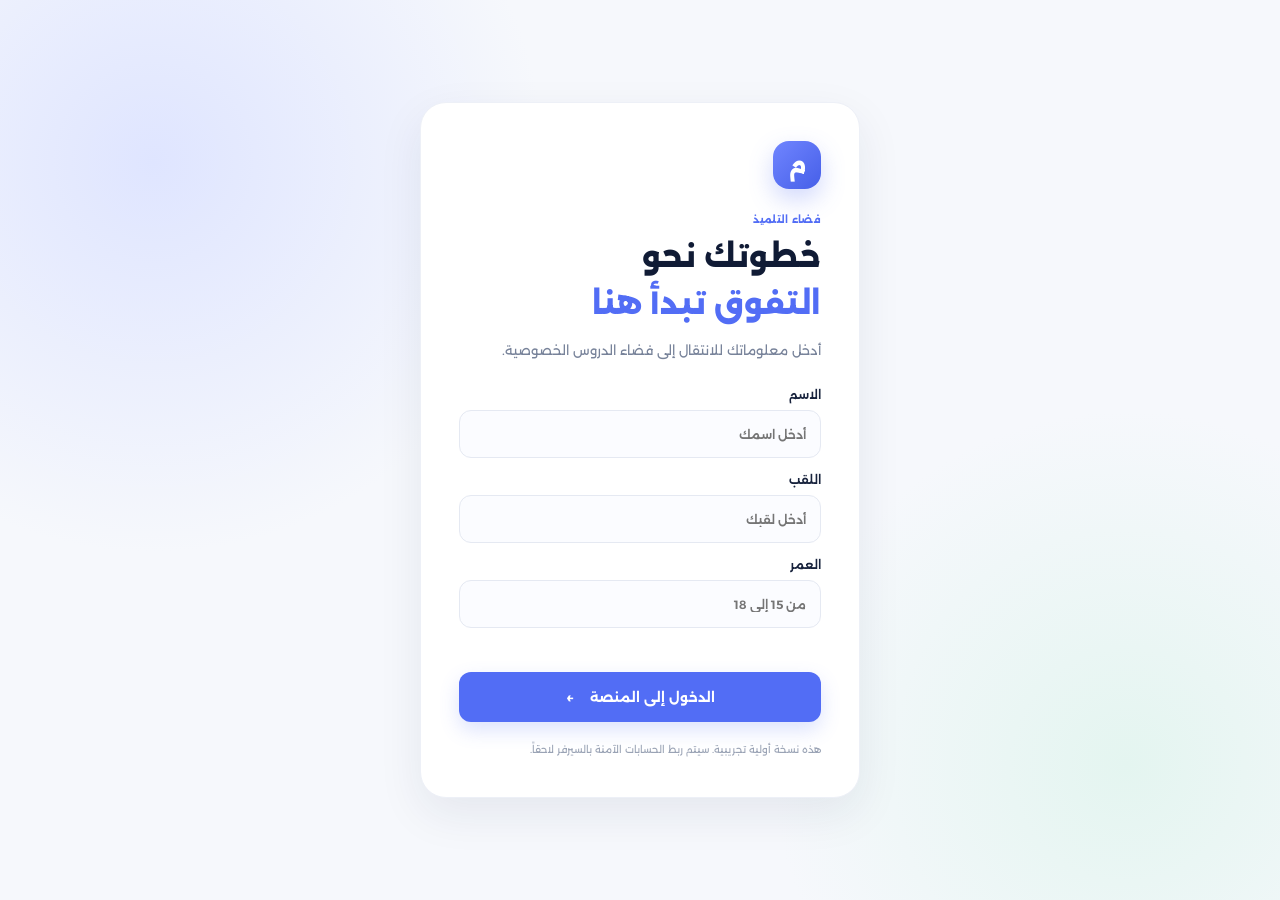
==== student-platform-starter/student-platform/index.html @ 0b137758 "Add files via upload" ====
<!doctype html>
<html lang="ar" dir="rtl">
<head>
  <meta charset="utf-8">
  <meta name="viewport" content="width=device-width, initial-scale=1">
  <meta name="theme-color" content="#101b35">
  <title>منصتي التعليمية | فضاء التلميذ</title>
  <link rel="preconnect" href="https://fonts.googleapis.com">
  <link rel="preconnect" href="https://fonts.gstatic.com" crossorigin>
  <link href="https://fonts.googleapis.com/css2?family=Alexandria:wght@400;500;600;700;800&display=swap" rel="stylesheet">
  <link rel="stylesheet" href="styles.css">
</head>
<body>
  <div id="welcomeScreen" class="welcome-screen">
    <div class="welcome-card">
      <div class="brand-mark">م</div>
      <p class="eyebrow">فضاء التلميذ</p>
      <h1>خطوتك نحو<br><span>التفوق تبدأ هنا</span></h1>
      <p class="muted intro">أدخل معلوماتك للانتقال إلى فضاء الدروس الخصوصية.</p>
      <form id="profileForm" class="profile-form">
        <label>الاسم
          <input id="firstName" type="text" autocomplete="given-name" placeholder="أدخل اسمك" required maxlength="40">
        </label>
        <label>اللقب
          <input id="lastName" type="text" autocomplete="family-name" placeholder="أدخل لقبك" required maxlength="40">
        </label>
        <label>العمر
          <input id="age" type="number" inputmode="numeric" min="15" max="18" placeholder="من 15 إلى 18" required>
        </label>
        <p id="profileError" class="form-error" role="alert"></p>
        <button class="button button-primary button-wide" type="submit">الدخول إلى المنصة <span>←</span></button>
      </form>
      <p class="tiny-note">هذه نسخة أولية تجريبية. سيتم ربط الحسابات الآمنة بالسيرفر لاحقاً.</p>
    </div>
  </div>

  <div id="app" class="app-shell hidden">
    <aside class="sidebar">
      <a class="brand" href="#" aria-label="الرئيسية"><span class="brand-mark small">م</span><span>مدرستي<span class="brand-dot">.</span></span></a>
      <div class="side-label">القائمة الرئيسية</div>
      <nav class="side-nav">
        <button class="nav-link active" data-target="home"><span class="nav-icon">⌂</span> الرئيسية</button>
        <button class="nav-link" data-target="my-bookings"><span class="nav-icon">▤</span> اشتراكاتي</button>
        <button class="nav-link" data-target="statistics"><span class="nav-icon">▥</span> إحصائياتي</button>
        <button class="nav-link" data-target="settings"><span class="nav-icon">⚙</span> الإعدادات</button>
      </nav>
      <div class="sidebar-bottom">
        <div class="help-card"><div class="help-icon">؟</div><strong>هل تحتاج إلى مساعدة؟</strong><p>ستتوفر المساعدة قريباً داخل المنصة.</p></div>
        <button id="logoutBtn" class="logout-button">↪ تسجيل الخروج</button>
      </div>
    </aside>

    <main class="main-content">
      <header class="topbar">
        <div><p class="eyebrow">فضاء التلميذ</p><h2 id="pageHeading">الرئيسية</h2></div>
        <div class="top-actions">
          <button class="icon-button" id="notificationButton" aria-label="الإشعارات">♧<i></i></button>
          <div class="user-chip"><div class="avatar" id="avatarInitials">ت</div><div><strong id="headerName">التلميذ</strong><small>تلميذ</small></div></div>
        </div>
      </header>

      <section id="home" class="page-section">
        <div class="hero">
          <div class="hero-copy"><span class="hero-tag">تعلم بذكاء · تقدم بثبات</span><h1>مرحباً، <span id="welcomeName">بك</span> 👋</h1><p>اختر فوجك وابدأ رحلتك نحو نتائج أفضل.</p><button class="button button-light" data-scroll="groups">اكتشف الأفواج <span>←</span></button></div>
          <div class="hero-art" aria-hidden="true"><div class="orbit orbit-one"></div><div class="orbit orbit-two"></div><div class="book">✦</div><div class="floating f1">A+</div><div class="floating f2">علوم</div><div class="floating f3">✓</div></div>
        </div>

        <div class="section-heading"><div><p class="eyebrow">ابدأ من هنا</p><h3>الأستاذ المتاح</h3></div><span class="live-label"><i></i> أستاذ واحد حالياً</span></div>
        <article class="teacher-card">
          <div class="teacher-avatar">ب</div><div class="teacher-info"><h3>الأستاذ بومدين</h3><p>أستاذ العلوم الطبيعية · الطور الثانوي</p><div class="teacher-tags"><span>بكالوريا</span><span>علوم طبيعية</span></div></div>
          <div class="teacher-side"><span class="availability">الأفواج متاحة للعرض</span><strong>05 <small>أفواج</small></strong></div>
        </article>

        <div id="groups" class="section-heading groups-heading"><div><p class="eyebrow">اختر الموعد المناسب</p><h3>أفواج البكالوريا</h3><p class="section-subtitle">السعر موحد لجميع الأفواج: 300 دج للحصة.</p></div><span class="capacity-pill">مقاعد غير محدودة</span></div>
        <div class="group-day-title"><span>الجمعة</span><span class="day-line"></span></div>
        <div id="fridayGroups" class="groups-grid"></div>
        <div class="group-day-title saturday-title"><span>السبت</span><span class="day-line"></span></div>
        <div id="saturdayGroups" class="groups-grid"></div>
        <div class="notice-strip"><span>ⓘ</span><p>تُفتح نافذة التسجيل يومي الجمعة والسبت من 07:30 صباحاً إلى 16:00. سيتم التحقق من الموعد نهائياً عبر السيرفر عند ربطه.</p></div>
      </section>

      <section id="my-bookings" class="page-section hidden">
        <div class="section-heading"><div><p class="eyebrow">مواعيدك القادمة</p><h3>اشتراكاتي</h3><p class="section-subtitle">تابع الأفواج التي سجلت فيها.</p></div></div>
        <div id="bookingList" class="booking-list"></div>
      </section>

      <section id="statistics" class="page-section hidden">
        <div class="section-heading"><div><p class="eyebrow">نظرة عامة</p><h3>إحصائياتي</h3><p class="section-subtitle">ملخص نشاطك على المنصة.</p></div></div>
        <div class="stats-grid">
          <div class="stat-card"><span class="stat-icon purple">▤</span><small>إجمالي الاشتراكات</small><strong id="statBookings">0</strong><span class="stat-foot">فوج مسجل فيه</span></div>
          <div class="stat-card"><span class="stat-icon green">◷</span><small>ساعات التعلم المسجلة</small><strong id="statHours">0</strong><span class="stat-foot">ساعة</span></div>
          <div class="stat-card"><span class="stat-icon orange">دج</span><small>قيمة الاشتراكات</small><strong id="statCost">0</strong><span class="stat-foot">دج · ليست إيصال دفع</span></div>
        </div>
        <div class="notice-strip"><span>ⓘ</span><p>الأرقام هنا تجريبية ومحسوبة من تسجيلات هذا المتصفح. حالة الدفع الفعلية ستأتي من قاعدة البيانات لاحقاً.</p></div>
      </section>

      <section id="settings" class="page-section hidden">
        <div class="section-heading"><div><p class="eyebrow">حسابك</p><h3>الإعدادات</h3><p class="section-subtitle">إدارة بياناتك والتذكيرات.</p></div></div>
        <div class="settings-card">
          <div class="settings-row"><div><strong>التذكير قبل الحصة</strong><p>اطلب إذن المتصفح لإظهار التذكيرات عندما تكون المنصة مفتوحة.</p></div><label class="switch"><input type="checkbox" id="reminderToggle"><span></span></label></div>
          <div class="settings-row"><div><strong>معلومات الحساب</strong><p id="profileSummary">—</p></div><span class="settings-badge">محلياً</span></div>
        </div>
        <p class="tiny-note settings-note">التذكير التلقائي حتى عند إغلاق الموقع، وإشعار التقييم بعد انتهاء الحصة، يحتاجان إلى السيرفر وجدولة الإشعارات وسيتم تنفيذهما في مرحلة الربط.</p>
      </section>

      <footer class="footer"><span>مدرستي © 2026</span><span>نتعلم اليوم لننجح غداً</span></footer>
    </main>
  </div>

  <div id="toast" class="toast" role="status" aria-live="polite"></div>
  <script src="app.js"></script>
</body>
</html>
---- student-platform-starter/student-platform/styles.css ----
@import url('https://fonts.googleapis.com/css2?family=Alexandria:wght@400;500;600;700;800&display=swap');
:root{--navy:#101b35;--navy2:#1b2b50;--blue:#526df5;--blue2:#7085ff;--ink:#18233d;--muted:#78839a;--line:#e9edf5;--bg:#f6f8fc;--white:#fff;--green:#159b70;--orange:#f29b38;--shadow:0 16px 45px rgba(22,37,75,.08)}
*{box-sizing:border-box}body{margin:0;background:var(--bg);color:var(--ink);font-family:'Alexandria',sans-serif;font-size:13px}button,input{font:inherit}button{cursor:pointer}.hidden{display:none!important}.muted,.section-subtitle{color:var(--muted)}.eyebrow{margin:0 0 8px;color:var(--blue);font-size:10px;font-weight:700;letter-spacing:.3px}.brand-mark{width:48px;height:48px;border-radius:16px;background:linear-gradient(135deg,#7085ff,#465fe8);color:white;display:grid;place-items:center;font-weight:800;font-size:23px;box-shadow:0 10px 25px #526df544}.brand-mark.small{width:36px;height:36px;border-radius:12px;font-size:18px}
.welcome-screen{min-height:100vh;display:grid;place-items:center;padding:28px;background:radial-gradient(circle at 12% 18%,#dfe5ff 0,transparent 29%),radial-gradient(circle at 88% 85%,#e4f5f0 0,transparent 26%),#f6f8fc}.welcome-card{width:min(100%,440px);padding:38px;background:white;border:1px solid #edf0f7;border-radius:26px;box-shadow:var(--shadow)}.welcome-card>.brand-mark{margin-bottom:24px}.welcome-card h1{font-size:30px;line-height:1.55;margin:0;color:var(--navy);font-weight:800}.welcome-card h1 span{color:var(--blue)}.intro{line-height:2;margin:10px 0 24px}.profile-form{display:grid;gap:14px}.profile-form label{display:grid;gap:8px;font-weight:600;font-size:12px}.profile-form input{height:48px;border:1px solid #e5e9f2;border-radius:12px;padding:0 14px;outline:none;background:#fbfcff;transition:.2s}.profile-form input:focus{border-color:var(--blue);box-shadow:0 0 0 3px #526df51a}.form-error{min-height:16px;margin:0;color:#d84a4a;font-size:11px}.button{border:0;border-radius:12px;padding:13px 18px;font-weight:700;display:inline-flex;align-items:center;justify-content:center;gap:16px;transition:.2s}.button-primary{background:var(--blue);color:white;box-shadow:0 8px 20px #526df533}.button-primary:hover{background:#405be8;transform:translateY(-1px)}.button-wide{width:100%;height:50px}.tiny-note{font-size:10px;color:#9aa3b5;line-height:1.9;margin:18px 0 0}
.app-shell{min-height:100vh}.sidebar{width:250px;background:var(--navy);color:#d9e0f2;position:fixed;inset:0 0 0 auto;padding:28px 18px;display:flex;flex-direction:column;z-index:5}.brand{display:flex;align-items:center;gap:11px;color:white;text-decoration:none;font-size:18px;font-weight:800;padding:0 10px 38px}.brand-dot{color:#8293ff}.side-label{color:#8290b1;font-size:10px;padding:0 12px 13px}.side-nav{display:grid;gap:7px}.nav-link{height:46px;border:0;border-radius:11px;background:transparent;color:#b8c2dc;text-align:right;padding:0 13px;display:flex;align-items:center;gap:12px;font-size:12px}.nav-link:hover,.nav-link.active{background:#ffffff13;color:white}.nav-link.active{box-shadow:inset -3px 0 #8293ff}.nav-icon{font-size:19px;width:22px;text-align:center}.sidebar-bottom{margin-top:auto}.help-card{background:#ffffff0d;border:1px solid #ffffff12;border-radius:15px;padding:16px;margin-bottom:16px}.help-icon{width:27px;height:27px;display:grid;place-items:center;background:#7185ff;border-radius:9px;color:white;margin-bottom:12px}.help-card strong{font-size:11px}.help-card p{font-size:10px;line-height:1.8;color:#9eabc8;margin:7px 0 0}.logout-button{width:100%;background:transparent;border:0;color:#9eabc8;text-align:right;padding:10px 12px;font-size:11px}
.main-content{margin-right:250px;padding:28px 38px 20px;max-width:1600px}.topbar{height:66px;display:flex;align-items:center;justify-content:space-between;margin-bottom:25px}.topbar h2{font-size:20px;margin:0;font-weight:800}.top-actions{display:flex;align-items:center;gap:18px}.icon-button{width:39px;height:39px;border:1px solid var(--line);background:white;border-radius:12px;color:#586783;font-size:18px;position:relative}.icon-button i{position:absolute;width:6px;height:6px;border-radius:50%;background:#f17b70;top:8px;left:9px}.user-chip{display:flex;align-items:center;gap:9px}.avatar{width:39px;height:39px;background:#e8ecff;color:var(--blue);border-radius:13px;display:grid;place-items:center;font-weight:800}.user-chip strong,.user-chip small{display:block}.user-chip strong{font-size:11px}.user-chip small{font-size:9px;color:var(--muted);margin-top:3px}
.hero{min-height:235px;background:linear-gradient(110deg,#1a2a50,#263b72 65%,#394f91);border-radius:22px;padding:30px 34px;color:white;position:relative;overflow:hidden;display:flex;align-items:center;justify-content:space-between;box-shadow:0 16px 35px #1a2a5024}.hero-copy{position:relative;z-index:2}.hero-tag{font-size:10px;color:#c6d0ff;background:#ffffff17;border:1px solid #ffffff1b;border-radius:30px;padding:7px 12px}.hero h1{font-size:26px;margin:18px 0 5px;font-weight:800}.hero h1 span{color:#9eaeff}.hero p{color:#c2cce6;margin:0 0 20px;font-size:11px}.button-light{background:white;color:#263b72;font-size:11px;padding:11px 16px}.hero-art{width:260px;height:210px;position:absolute;left:6%;top:12px;opacity:.95}.orbit{position:absolute;border:1px solid #ffffff22;border-radius:50%;transform:rotate(-24deg)}.orbit-one{width:230px;height:140px;top:36px;left:5px}.orbit-two{width:190px;height:190px;top:10px;left:25px}.book{position:absolute;top:57px;left:85px;width:86px;height:86px;border-radius:25px;background:linear-gradient(135deg,#8da0ff,#536df4);box-shadow:0 18px 35px #090f2e66;display:grid;place-items:center;font-size:48px;color:#fff}.floating{position:absolute;background:#ffffffed;color:#29385e;padding:9px 13px;border-radius:11px;font-weight:800;box-shadow:0 8px 20px #0b153a30}.f1{top:25px;left:42px;color:#586df0}.f2{bottom:29px;left:28px;font-size:10px}.f3{right:20px;bottom:42px;color:#159b70}
.section-heading{display:flex;align-items:end;justify-content:space-between;margin:30px 0 15px}.section-heading h3{margin:0;font-size:17px;font-weight:800}.section-subtitle{font-size:10px;margin:7px 0 0}.live-label,.capacity-pill{font-size:10px;color:#71809b;background:#fff;border:1px solid var(--line);border-radius:30px;padding:8px 12px}.live-label i{display:inline-block;width:6px;height:6px;background:#20b681;border-radius:50%;margin-left:6px}.teacher-card{background:white;border:1px solid var(--line);border-radius:17px;padding:17px 19px;display:flex;align-items:center;gap:15px}.teacher-avatar{width:54px;height:54px;flex:none;border-radius:17px;background:linear-gradient(135deg,#dfe5ff,#eff1ff);color:#526df5;display:grid;place-items:center;font-size:24px;font-weight:800}.teacher-info{flex:1}.teacher-info h3{margin:0 0 5px;font-size:13px}.teacher-info p{margin:0;color:var(--muted);font-size:10px}.teacher-tags{display:flex;gap:6px;margin-top:10px}.teacher-tags span{font-size:9px;background:#f2f4ff;color:#6478e9;border-radius:6px;padding:5px 8px}.teacher-side{text-align:left;border-right:1px solid var(--line);padding-right:22px}.availability{font-size:9px;color:var(--green);display:block;margin-bottom:5px}.teacher-side strong{font-size:20px}.teacher-side small{font-size:10px;color:var(--muted);font-weight:500}
.groups-heading{margin-top:34px}.group-day-title{display:flex;align-items:center;gap:13px;margin:20px 0 12px;font-size:12px;font-weight:800}.day-line{height:1px;background:#e5e9f2;flex:1}.groups-grid{display:grid;grid-template-columns:repeat(3,minmax(0,1fr));gap:13px}.group-card{background:white;border:1px solid var(--line);border-radius:16px;padding:16px;transition:.2s;position:relative;overflow:hidden}.group-card:hover{transform:translateY(-3px);box-shadow:var(--shadow);border-color:#dce2ff}.group-top{display:flex;justify-content:space-between;align-items:center}.group-number{font-size:10px;color:#75819a;background:#f3f5fa;border-radius:7px;padding:6px 9px}.group-day{font-size:9px;color:#159b70}.group-card h4{font-size:15px;margin:15px 0 7px}.group-time{color:#6f7c96;font-size:10px}.group-bottom{display:flex;align-items:center;justify-content:space-between;margin-top:17px;padding-top:13px;border-top:1px solid #f0f2f7}.price{font-size:13px;font-weight:800}.price small{font-size:9px;color:var(--muted);font-weight:500}.join-button{border:0;background:#edf0ff;color:#526df5;border-radius:9px;padding:8px 11px;font-size:10px;font-weight:700}.join-button:hover{background:var(--blue);color:white}.join-button:disabled{opacity:.55;cursor:not-allowed}.saturday-title{margin-top:26px}.notice-strip{margin-top:18px;border:1px solid #e6eaff;background:#f0f3ff;border-radius:12px;padding:12px 14px;display:flex;align-items:flex-start;gap:10px;color:#6878c9}.notice-strip p{margin:0;font-size:10px;line-height:1.9;color:#68769c}
.booking-list{display:grid;gap:12px}.booking-item{background:white;border:1px solid var(--line);border-radius:15px;padding:17px;display:flex;align-items:center;gap:15px}.booking-date{width:45px;height:45px;border-radius:13px;background:#eef1ff;color:#526df5;display:grid;place-items:center;font-size:18px}.booking-details{flex:1}.booking-details strong{font-size:12px}.booking-details p{margin:5px 0 0;color:var(--muted);font-size:10px}.booking-status{font-size:9px;background:#eaf8f2;color:#159b70;padding:7px 10px;border-radius:20px}.empty-state{background:white;border:1px dashed #dce2ed;border-radius:16px;padding:38px 20px;text-align:center;color:var(--muted)}.empty-state strong{display:block;color:var(--ink);margin:10px 0 5px}.empty-icon{font-size:27px;color:#a7b2d0}
.stats-grid{display:grid;grid-template-columns:repeat(3,minmax(0,1fr));gap:14px}.stat-card{background:white;border:1px solid var(--line);border-radius:16px;padding:20px}.stat-icon{width:36px;height:36px;border-radius:11px;display:grid;place-items:center;font-weight:800;margin-bottom:17px}.purple{background:#eff0ff;color:#6978ed}.green{background:#e9f8f1;color:#1aa274}.orange{background:#fff4e8;color:#e99a3e}.stat-card small,.stat-card strong,.stat-foot{display:block}.stat-card small{color:var(--muted);font-size:10px}.stat-card strong{font-size:25px;margin:7px 0}.stat-foot{font-size:9px;color:#a1aabd}
.settings-card{background:white;border:1px solid var(--line);border-radius:16px;padding:0 20px}.settings-row{display:flex;align-items:center;justify-content:space-between;padding:20px 0;gap:20px}.settings-row+ .settings-row{border-top:1px solid var(--line)}.settings-row strong{font-size:12px}.settings-row p{font-size:10px;color:var(--muted);margin:6px 0 0;line-height:1.8}.settings-badge{background:#f3f5fa;color:#8490a6;border-radius:20px;padding:6px 10px;font-size:9px}.switch{position:relative;width:43px;height:24px;flex:none}.switch input{opacity:0;width:0;height:0}.switch span{position:absolute;inset:0;background:#dce1eb;border-radius:20px;transition:.2s;cursor:pointer}.switch span:before{content:"";position:absolute;width:18px;height:18px;right:3px;top:3px;border-radius:50%;background:white;transition:.2s}.switch input:checked+span{background:var(--blue)}.switch input:checked+span:before{transform:translateX(-19px)}.settings-note{max-width:700px}.footer{display:flex;justify-content:space-between;color:#a2aabd;font-size:9px;padding:35px 2px 8px}.toast{position:fixed;bottom:25px;left:25px;max-width:min(400px,calc(100vw - 50px));padding:13px 18px;border-radius:12px;background:#14213d;color:white;box-shadow:var(--shadow);font-size:11px;opacity:0;transform:translateY(12px);pointer-events:none;transition:.25s;z-index:20}.toast.show{opacity:1;transform:translateY(0)}
@media(max-width:1050px){.main-content{padding:25px 25px;margin-right:220px}.sidebar{width:220px}.groups-grid{grid-template-columns:repeat(2,minmax(0,1fr))}.hero-art{left:-3%}}
@media(max-width:760px){.sidebar{width:100%;height:66px;inset:auto 0 0;padding:7px 10px;display:block}.brand,.side-label,.sidebar-bottom{display:none}.side-nav{height:100%;display:flex;justify-content:space-around;gap:2px}.nav-link{height:50px;flex:1;justify-content:center;flex-direction:column;gap:1px;padding:4px 2px;font-size:8px;border-radius:9px}.nav-icon{font-size:17px}.nav-link.active{box-shadow:inset 0 -2px #8293ff}.main-content{margin:0;padding:18px 15px 90px}.topbar{margin-bottom:18px}.topbar h2{font-size:17px}.user-chip{gap:6px}.user-chip strong{font-size:9px}.user-chip small{font-size:8px}.avatar{width:34px;height:34px}.hero{min-height:220px;padding:23px 20px}.hero h1{font-size:22px}.hero-art{opacity:.24;left:-50px}.section-heading{margin-top:25px}.section-heading h3{font-size:15px}.teacher-card{padding:13px;gap:10px}.teacher-avatar{width:45px;height:45px}.teacher-info h3{font-size:11px}.teacher-info p{font-size:9px}.teacher-side{padding-right:10px}.teacher-side strong{font-size:17px}.availability{font-size:8px}.groups-grid{grid-template-columns:1fr;gap:9px}.group-card{padding:14px}.group-card h4{margin:10px 0 5px}.group-bottom{margin-top:12px}.stats-grid{grid-template-columns:1fr}.stat-card{padding:15px}.stat-icon{margin-bottom:10px}.footer{gap:10px}.capacity-pill{font-size:8px;padding:7px 9px}.live-label{font-size:8px}.welcome-card{padding:28px 22px}.welcome-card h1{font-size:26px}}
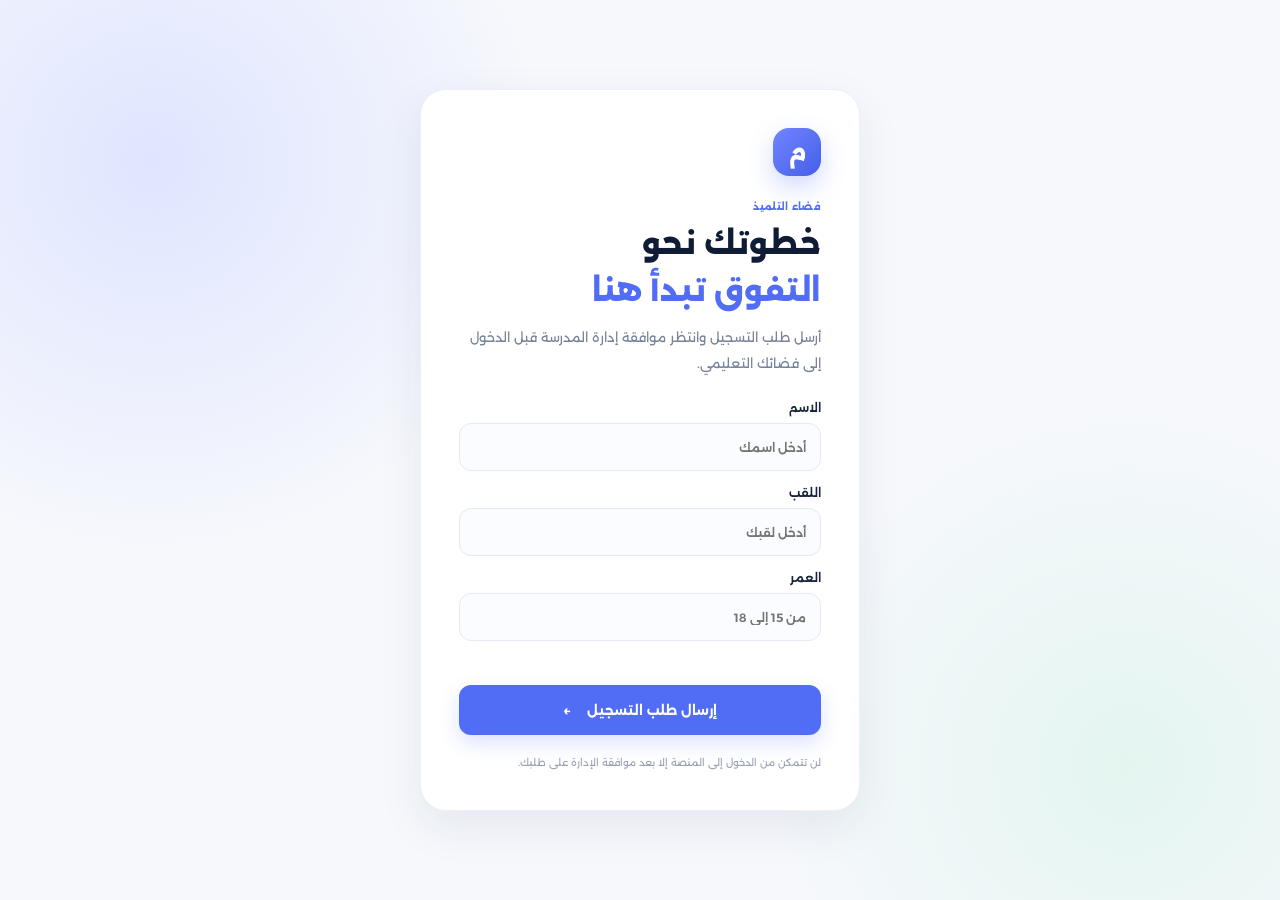
==== commit 133529cd: "Add files via upload" ====
--- a/student-platform-starter/student-platform/index.html
+++ b/student-platform-starter/student-platform/index.html
@@ -16,7 +16,7 @@
       <div class="brand-mark">م</div>
       <p class="eyebrow">فضاء التلميذ</p>
       <h1>خطوتك نحو<br><span>التفوق تبدأ هنا</span></h1>
-      <p class="muted intro">أدخل معلوماتك للانتقال إلى فضاء الدروس الخصوصية.</p>
+      <p class="muted intro">أرسل طلب التسجيل وانتظر موافقة إدارة المدرسة قبل الدخول إلى فضائك التعليمي.</p>
       <form id="profileForm" class="profile-form">
         <label>الاسم
           <input id="firstName" type="text" autocomplete="given-name" placeholder="أدخل اسمك" required maxlength="40">
@@ -28,11 +28,13 @@
           <input id="age" type="number" inputmode="numeric" min="15" max="18" placeholder="من 15 إلى 18" required>
         </label>
         <p id="profileError" class="form-error" role="alert"></p>
-        <button class="button button-primary button-wide" type="submit">الدخول إلى المنصة <span>←</span></button>
+        <button class="button button-primary button-wide" type="submit">إرسال طلب التسجيل <span>←</span></button>
       </form>
-      <p class="tiny-note">هذه نسخة أولية تجريبية. سيتم ربط الحسابات الآمنة بالسيرفر لاحقاً.</p>
+      <p class="tiny-note">لن تتمكن من الدخول إلى المنصة إلا بعد موافقة الإدارة على طلبك.</p>
     </div>
   </div>
+
+  <div id="registrationWaitingPage" class="welcome-screen hidden" aria-live="polite"></div>
 
   <div id="app" class="app-shell hidden">
     <aside class="sidebar">
@@ -65,13 +67,8 @@
           <div class="hero-art" aria-hidden="true"><div class="orbit orbit-one"></div><div class="orbit orbit-two"></div><div class="book">✦</div><div class="floating f1">A+</div><div class="floating f2">علوم</div><div class="floating f3">✓</div></div>
         </div>
 
-        <div class="section-heading"><div><p class="eyebrow">ابدأ من هنا</p><h3>الأستاذ المتاح</h3></div><span class="live-label"><i></i> أستاذ واحد حالياً</span></div>
-        <article class="teacher-card">
-          <div class="teacher-avatar">ب</div><div class="teacher-info"><h3>الأستاذ بومدين</h3><p>أستاذ العلوم الطبيعية · الطور الثانوي</p><div class="teacher-tags"><span>بكالوريا</span><span>علوم طبيعية</span></div></div>
-          <div class="teacher-side"><span class="availability">الأفواج متاحة للعرض</span><strong>05 <small>أفواج</small></strong></div>
-        </article>
 
-        <div id="groups" class="section-heading groups-heading"><div><p class="eyebrow">اختر الموعد المناسب</p><h3>أفواج البكالوريا</h3><p class="section-subtitle">السعر موحد لجميع الأفواج: 300 دج للحصة.</p></div><span class="capacity-pill">مقاعد غير محدودة</span></div>
+        <div id="groups" class="section-heading groups-heading"><div><p class="eyebrow">اختر الموعد المناسب</p><h3>الأفواج المتاحة</h3><p id="dailyBookingLimit" class="section-subtitle">يمكنك التسجيل في 3 أفواج يومياً.</p></div><span class="capacity-pill">3 تسجيلات يومياً</span></div>
         <div class="group-day-title"><span>الجمعة</span><span class="day-line"></span></div>
         <div id="fridayGroups" class="groups-grid"></div>
         <div class="group-day-title saturday-title"><span>السبت</span><span class="day-line"></span></div>
@@ -91,16 +88,16 @@
           <div class="stat-card"><span class="stat-icon green">◷</span><small>ساعات التعلم المسجلة</small><strong id="statHours">0</strong><span class="stat-foot">ساعة</span></div>
           <div class="stat-card"><span class="stat-icon orange">دج</span><small>قيمة الاشتراكات</small><strong id="statCost">0</strong><span class="stat-foot">دج · ليست إيصال دفع</span></div>
         </div>
-        <div class="notice-strip"><span>ⓘ</span><p>الأرقام هنا تجريبية ومحسوبة من تسجيلات هذا المتصفح. حالة الدفع الفعلية ستأتي من قاعدة البيانات لاحقاً.</p></div>
+        
       </section>
 
       <section id="settings" class="page-section hidden">
         <div class="section-heading"><div><p class="eyebrow">حسابك</p><h3>الإعدادات</h3><p class="section-subtitle">إدارة بياناتك والتذكيرات.</p></div></div>
         <div class="settings-card">
-          <div class="settings-row"><div><strong>التذكير قبل الحصة</strong><p>اطلب إذن المتصفح لإظهار التذكيرات عندما تكون المنصة مفتوحة.</p></div><label class="switch"><input type="checkbox" id="reminderToggle"><span></span></label></div>
-          <div class="settings-row"><div><strong>معلومات الحساب</strong><p id="profileSummary">—</p></div><span class="settings-badge">محلياً</span></div>
+          <div class="settings-row"><div><strong>الإشعارات والتذكير قبل الحصة</strong><p>فعّلها لتصلك الإعلانات العامة وتذكير قبل الحصة بـ30 دقيقة حتى عند إغلاق الموقع، بعد السماح من المتصفح.</p></div><label class="switch"><input type="checkbox" id="reminderToggle"><span></span></label></div>
+          <div class="settings-row"><div><strong>معلومات الحساب</strong><p id="profileSummary">—</p></div><span class="settings-badge">حسابك</span></div>
         </div>
-        <p class="tiny-note settings-note">التذكير التلقائي حتى عند إغلاق الموقع، وإشعار التقييم بعد انتهاء الحصة، يحتاجان إلى السيرفر وجدولة الإشعارات وسيتم تنفيذهما في مرحلة الربط.</p>
+        <p class="tiny-note settings-note">تُعرض بيانات حسابك واشتراكاتك من قاعدة البيانات المرتبطة بالمنصة.</p>
       </section>
 
       <footer class="footer"><span>مدرستي © 2026</span><span>نتعلم اليوم لننجح غداً</span></footer>
--- a/student-platform-starter/student-platform/styles.css
+++ b/student-platform-starter/student-platform/styles.css
@@ -12,3 +12,17 @@
 .settings-card{background:white;border:1px solid var(--line);border-radius:16px;padding:0 20px}.settings-row{display:flex;align-items:center;justify-content:space-between;padding:20px 0;gap:20px}.settings-row+ .settings-row{border-top:1px solid var(--line)}.settings-row strong{font-size:12px}.settings-row p{font-size:10px;color:var(--muted);margin:6px 0 0;line-height:1.8}.settings-badge{background:#f3f5fa;color:#8490a6;border-radius:20px;padding:6px 10px;font-size:9px}.switch{position:relative;width:43px;height:24px;flex:none}.switch input{opacity:0;width:0;height:0}.switch span{position:absolute;inset:0;background:#dce1eb;border-radius:20px;transition:.2s;cursor:pointer}.switch span:before{content:"";position:absolute;width:18px;height:18px;right:3px;top:3px;border-radius:50%;background:white;transition:.2s}.switch input:checked+span{background:var(--blue)}.switch input:checked+span:before{transform:translateX(-19px)}.settings-note{max-width:700px}.footer{display:flex;justify-content:space-between;color:#a2aabd;font-size:9px;padding:35px 2px 8px}.toast{position:fixed;bottom:25px;left:25px;max-width:min(400px,calc(100vw - 50px));padding:13px 18px;border-radius:12px;background:#14213d;color:white;box-shadow:var(--shadow);font-size:11px;opacity:0;transform:translateY(12px);pointer-events:none;transition:.25s;z-index:20}.toast.show{opacity:1;transform:translateY(0)}
 @media(max-width:1050px){.main-content{padding:25px 25px;margin-right:220px}.sidebar{width:220px}.groups-grid{grid-template-columns:repeat(2,minmax(0,1fr))}.hero-art{left:-3%}}
 @media(max-width:760px){.sidebar{width:100%;height:66px;inset:auto 0 0;padding:7px 10px;display:block}.brand,.side-label,.sidebar-bottom{display:none}.side-nav{height:100%;display:flex;justify-content:space-around;gap:2px}.nav-link{height:50px;flex:1;justify-content:center;flex-direction:column;gap:1px;padding:4px 2px;font-size:8px;border-radius:9px}.nav-icon{font-size:17px}.nav-link.active{box-shadow:inset 0 -2px #8293ff}.main-content{margin:0;padding:18px 15px 90px}.topbar{margin-bottom:18px}.topbar h2{font-size:17px}.user-chip{gap:6px}.user-chip strong{font-size:9px}.user-chip small{font-size:8px}.avatar{width:34px;height:34px}.hero{min-height:220px;padding:23px 20px}.hero h1{font-size:22px}.hero-art{opacity:.24;left:-50px}.section-heading{margin-top:25px}.section-heading h3{font-size:15px}.teacher-card{padding:13px;gap:10px}.teacher-avatar{width:45px;height:45px}.teacher-info h3{font-size:11px}.teacher-info p{font-size:9px}.teacher-side{padding-right:10px}.teacher-side strong{font-size:17px}.availability{font-size:8px}.groups-grid{grid-template-columns:1fr;gap:9px}.group-card{padding:14px}.group-card h4{margin:10px 0 5px}.group-bottom{margin-top:12px}.stats-grid{grid-template-columns:1fr}.stat-card{padding:15px}.stat-icon{margin-bottom:10px}.footer{gap:10px}.capacity-pill{font-size:8px;padding:7px 9px}.live-label{font-size:8px}.welcome-card{padding:28px 22px}.welcome-card h1{font-size:26px}}
+
+.teachers-list{display:grid;grid-template-columns:repeat(auto-fit,minmax(260px,1fr));gap:14px;margin:14px 0 28px}
+
+.group-teacher{font-size:12px;color:#718096;margin:4px 0 10px}
+
+.registration-status-panel{margin-top:22px;padding:24px;border:1px solid #dce5f2;border-radius:20px;background:#f8fbff;text-align:center}.registration-status-panel h2{margin:12px 0}.registration-status-panel p{line-height:1.9}.registration-status-panel .status-icon{margin:auto;width:54px;height:54px;border-radius:18px;background:#e6eefc;color:#2455a6;display:grid;place-items:center;font-size:26px;font-weight:800}.registration-status-panel .status-pill{display:inline-block;margin-top:12px;padding:6px 12px;border-radius:30px;background:#fff1cf;color:#8a5b00;font-size:12px;font-weight:700}
+
+.teacher-group-section{margin:18px 0 26px}
+.teacher-group-heading{display:flex;align-items:center;justify-content:space-between;gap:12px;padding:12px 16px;margin-bottom:12px;border:1px solid #e3eaf4;border-radius:14px;background:#f7f9fd}
+.teacher-group-heading h4{margin:0;font-size:1rem;color:#17233d}
+.teacher-group-heading span{color:#64748b;font-size:.88rem}
+.teacher-group-section .groups-grid{margin-top:0}
+.waiting-card{text-align:center}
+.waiting-card .status-icon{font-size:2.2rem;margin-bottom:12px}
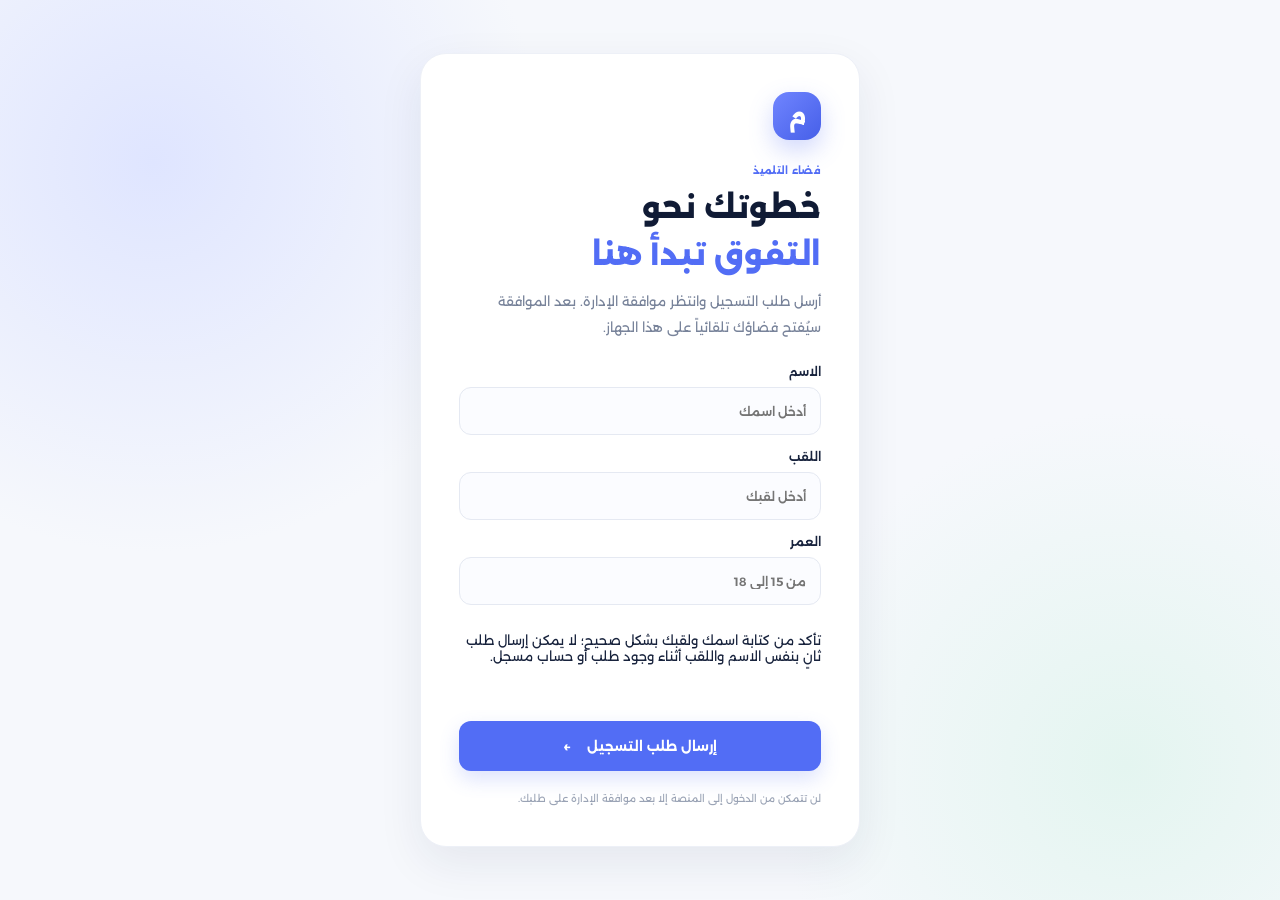
==== commit 3bbbde2a: "Add files via upload" ====
--- a/student-platform-starter/student-platform/index.html
+++ b/student-platform-starter/student-platform/index.html
@@ -16,17 +16,18 @@
       <div class="brand-mark">م</div>
       <p class="eyebrow">فضاء التلميذ</p>
       <h1>خطوتك نحو<br><span>التفوق تبدأ هنا</span></h1>
-      <p class="muted intro">أرسل طلب التسجيل وانتظر موافقة إدارة المدرسة قبل الدخول إلى فضائك التعليمي.</p>
+      <p class="muted intro">أرسل طلب التسجيل وانتظر موافقة الإدارة. بعد الموافقة سيُفتح فضاؤك تلقائياً على هذا الجهاز.</p>
       <form id="profileForm" class="profile-form">
         <label>الاسم
-          <input id="firstName" type="text" autocomplete="given-name" placeholder="أدخل اسمك" required maxlength="40">
+          <input id="firstName" type="text" autocomplete="given-name" placeholder="أدخل اسمك" required maxlength="40" minlength="2">
         </label>
         <label>اللقب
-          <input id="lastName" type="text" autocomplete="family-name" placeholder="أدخل لقبك" required maxlength="40">
+          <input id="lastName" type="text" autocomplete="family-name" placeholder="أدخل لقبك" required maxlength="40" minlength="2">
         </label>
         <label>العمر
-          <input id="age" type="number" inputmode="numeric" min="15" max="18" placeholder="من 15 إلى 18" required>
+          <input id="age" type="number" inputmode="numeric" min="15" max="18" step="1" placeholder="من 15 إلى 18" required>
         </label>
+        <p class="form-hint">تأكد من كتابة اسمك ولقبك بشكل صحيح؛ لا يمكن إرسال طلب ثانٍ بنفس الاسم واللقب أثناء وجود طلب أو حساب مسجل.</p>
         <p id="profileError" class="form-error" role="alert"></p>
         <button class="button button-primary button-wide" type="submit">إرسال طلب التسجيل <span>←</span></button>
       </form>
@@ -48,7 +49,6 @@
       </nav>
       <div class="sidebar-bottom">
         <div class="help-card"><div class="help-icon">؟</div><strong>هل تحتاج إلى مساعدة؟</strong><p>ستتوفر المساعدة قريباً داخل المنصة.</p></div>
-        <button id="logoutBtn" class="logout-button">↪ تسجيل الخروج</button>
       </div>
     </aside>
 
@@ -67,13 +67,9 @@
           <div class="hero-art" aria-hidden="true"><div class="orbit orbit-one"></div><div class="orbit orbit-two"></div><div class="book">✦</div><div class="floating f1">A+</div><div class="floating f2">علوم</div><div class="floating f3">✓</div></div>
         </div>
 
-
         <div id="groups" class="section-heading groups-heading"><div><p class="eyebrow">اختر الموعد المناسب</p><h3>الأفواج المتاحة</h3><p id="dailyBookingLimit" class="section-subtitle">يمكنك التسجيل في 3 أفواج يومياً.</p></div><span class="capacity-pill">3 تسجيلات يومياً</span></div>
-        <div class="group-day-title"><span>الجمعة</span><span class="day-line"></span></div>
-        <div id="fridayGroups" class="groups-grid"></div>
-        <div class="group-day-title saturday-title"><span>السبت</span><span class="day-line"></span></div>
-        <div id="saturdayGroups" class="groups-grid"></div>
-        <div class="notice-strip"><span>ⓘ</span><p>تُفتح نافذة التسجيل يومي الجمعة والسبت من 07:30 صباحاً إلى 16:00. سيتم التحقق من الموعد نهائياً عبر السيرفر عند ربطه.</p></div>
+        <div id="groupsByDay"></div>
+        <div class="notice-strip"><span>ⓘ</span><p>يفتح التسجيل لكل فوج قبل موعد حصته بساعة واحدة ويظل متاحاً أثناء الحصة، ويغلق عند انتهائها. التسجيل متاح في جميع أيام الأسبوع، ويمكنك التسجيل في 3 أفواج كحد أقصى خلال اليوم.</p></div>
       </section>
 
       <section id="my-bookings" class="page-section hidden">
@@ -88,13 +84,12 @@
           <div class="stat-card"><span class="stat-icon green">◷</span><small>ساعات التعلم المسجلة</small><strong id="statHours">0</strong><span class="stat-foot">ساعة</span></div>
           <div class="stat-card"><span class="stat-icon orange">دج</span><small>قيمة الاشتراكات</small><strong id="statCost">0</strong><span class="stat-foot">دج · ليست إيصال دفع</span></div>
         </div>
-        
       </section>
 
       <section id="settings" class="page-section hidden">
         <div class="section-heading"><div><p class="eyebrow">حسابك</p><h3>الإعدادات</h3><p class="section-subtitle">إدارة بياناتك والتذكيرات.</p></div></div>
         <div class="settings-card">
-          <div class="settings-row"><div><strong>الإشعارات والتذكير قبل الحصة</strong><p>فعّلها لتصلك الإعلانات العامة وتذكير قبل الحصة بـ30 دقيقة حتى عند إغلاق الموقع، بعد السماح من المتصفح.</p></div><label class="switch"><input type="checkbox" id="reminderToggle"><span></span></label></div>
+          <div class="settings-row"><div><strong>الإشعارات والتذكير قبل الحصة</strong><p>فعّل الإشعارات واختر موعد التذكير قبل بداية الحصة.</p><label for="reminderMinutes">وقت التذكير</label><select id="reminderMinutes"><option value="30">قبل 30 دقيقة</option><option value="15">قبل 15 دقيقة</option><option value="5">قبل 5 دقائق</option></select></div><label class="switch"><input type="checkbox" id="reminderToggle"><span></span></label></div>
           <div class="settings-row"><div><strong>معلومات الحساب</strong><p id="profileSummary">—</p></div><span class="settings-badge">حسابك</span></div>
         </div>
         <p class="tiny-note settings-note">تُعرض بيانات حسابك واشتراكاتك من قاعدة البيانات المرتبطة بالمنصة.</p>
--- a/student-platform-starter/student-platform/styles.css
+++ b/student-platform-starter/student-platform/styles.css
@@ -26,3 +26,83 @@
 .teacher-group-section .groups-grid{margin-top:0}
 .waiting-card{text-align:center}
 .waiting-card .status-icon{font-size:2.2rem;margin-bottom:12px}
+/* ===== Group cards layout correction ===== */
+.teacher-group-section,
+.teacher-group-section .groups-grid {
+  display: grid;
+  width: 100%;
+  min-width: 0;
+}
+
+.teacher-group-section .groups-grid {
+  grid-template-columns: repeat(auto-fit, minmax(min(100%, 280px), 1fr));
+  align-items: stretch;
+  justify-items: stretch;
+  gap: 16px;
+}
+
+.teacher-group-section .group-card,
+.groups-grid > .group-card {
+  width: 100%;
+  min-width: 0;
+  max-width: none;
+  display: flex;
+  flex-direction: column;
+  align-self: stretch;
+  overflow-wrap: anywhere;
+  word-break: normal;
+}
+
+.group-card h4 {
+  line-height: 1.65;
+  overflow-wrap: break-word;
+  word-break: normal;
+}
+
+.group-card .group-time,
+.group-card .group-teacher {
+  line-height: 1.8;
+  overflow-wrap: break-word;
+}
+
+.group-card .group-bottom {
+  margin-top: auto;
+  padding-top: 14px;
+  gap: 10px;
+  flex-wrap: wrap;
+}
+
+.group-card .join-button {
+  flex: 0 0 auto;
+  white-space: nowrap;
+}
+
+@media (min-width: 761px) {
+  .teacher-group-section .groups-grid {
+    grid-template-columns: repeat(auto-fit, minmax(280px, 1fr));
+  }
+}
+
+@media (max-width: 760px) {
+  .teacher-group-section .groups-grid {
+    grid-template-columns: minmax(0, 1fr);
+    gap: 12px;
+  }
+  .teacher-group-section .group-card {
+    padding: 16px;
+  }
+}
+
+/* Reminder preference control */
+#reminderMinutes {
+  display: block;
+  width: min(260px, 100%);
+  margin-top: 10px;
+  padding: 10px 12px;
+  border: 1px solid #dbe3ef;
+  border-radius: 10px;
+  background: #fff;
+  color: #17233d;
+  font: inherit;
+}
+.weekday-section { margin-bottom: 22px; }
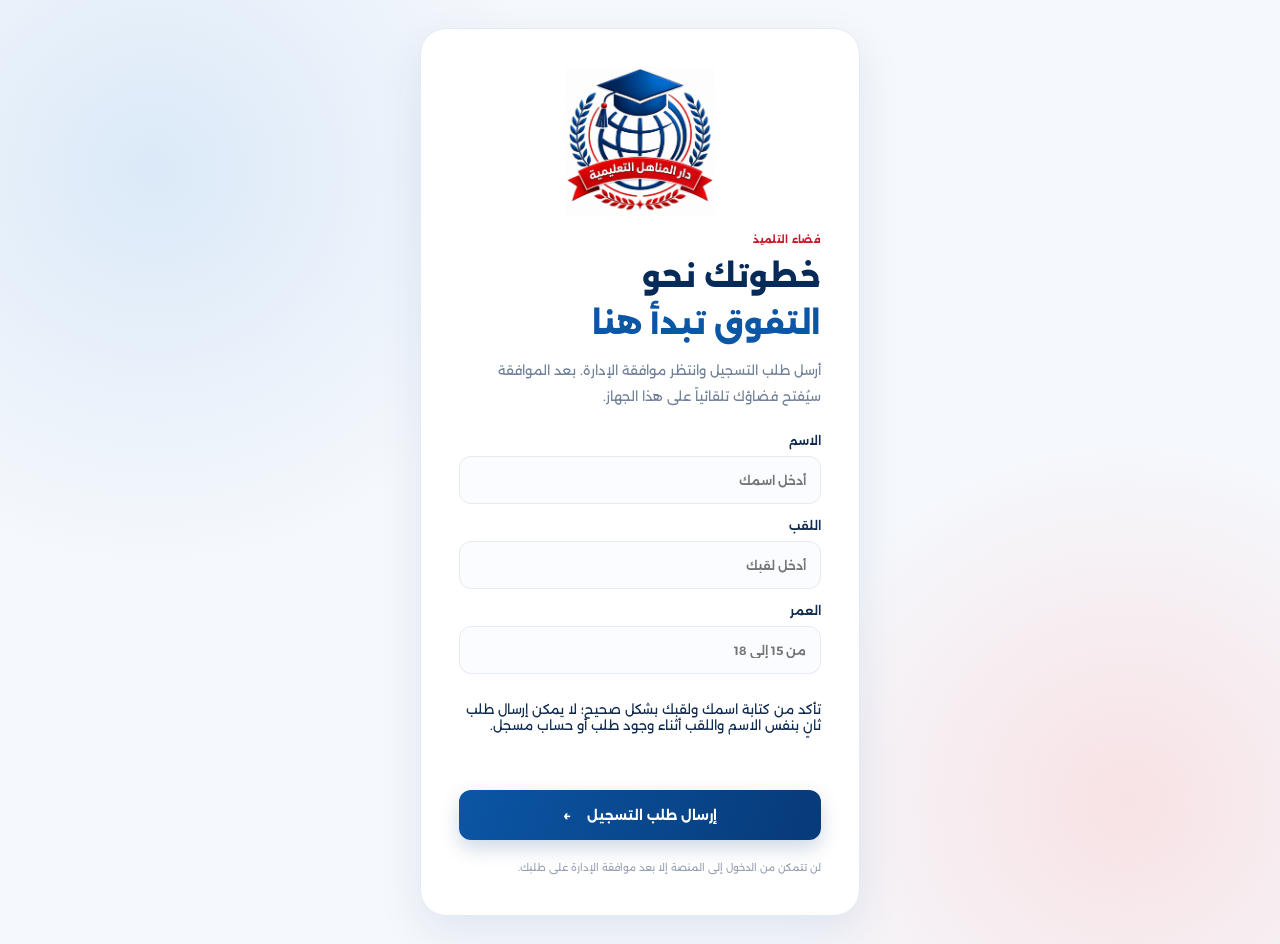
==== commit 11b9fb26: "Add files via upload" ====
--- a/student-platform-starter/student-platform/index.html
+++ b/student-platform-starter/student-platform/index.html
@@ -3,8 +3,8 @@
 <head>
   <meta charset="utf-8">
   <meta name="viewport" content="width=device-width, initial-scale=1">
-  <meta name="theme-color" content="#101b35">
-  <title>منصتي التعليمية | فضاء التلميذ</title>
+  <meta name="theme-color" content="#073a78">
+  <title>دار المناهل التعليمية | فضاء التلميذ</title>
   <link rel="preconnect" href="https://fonts.googleapis.com">
   <link rel="preconnect" href="https://fonts.gstatic.com" crossorigin>
   <link href="https://fonts.googleapis.com/css2?family=Alexandria:wght@400;500;600;700;800&display=swap" rel="stylesheet">
@@ -13,7 +13,7 @@
 <body>
   <div id="welcomeScreen" class="welcome-screen">
     <div class="welcome-card">
-      <div class="brand-mark">م</div>
+      <img class="welcome-logo" src="logo.jpg" alt="شعار دار المناهل التعليمية">
       <p class="eyebrow">فضاء التلميذ</p>
       <h1>خطوتك نحو<br><span>التفوق تبدأ هنا</span></h1>
       <p class="muted intro">أرسل طلب التسجيل وانتظر موافقة الإدارة. بعد الموافقة سيُفتح فضاؤك تلقائياً على هذا الجهاز.</p>
@@ -39,7 +39,7 @@
 
   <div id="app" class="app-shell hidden">
     <aside class="sidebar">
-      <a class="brand" href="#" aria-label="الرئيسية"><span class="brand-mark small">م</span><span>مدرستي<span class="brand-dot">.</span></span></a>
+      <a class="brand" href="#" aria-label="الرئيسية"><img class="brand-logo-small" src="logo.jpg" alt=""><span>دار المناهل التعليمية</span></a>
       <div class="side-label">القائمة الرئيسية</div>
       <nav class="side-nav">
         <button class="nav-link active" data-target="home"><span class="nav-icon">⌂</span> الرئيسية</button>
@@ -95,7 +95,7 @@
         <p class="tiny-note settings-note">تُعرض بيانات حسابك واشتراكاتك من قاعدة البيانات المرتبطة بالمنصة.</p>
       </section>
 
-      <footer class="footer"><span>مدرستي © 2026</span><span>نتعلم اليوم لننجح غداً</span></footer>
+      <footer class="footer"><span>دار المناهل التعليمية © 2026</span><span>نتعلم اليوم لننجح غداً</span></footer>
     </main>
   </div>
 
--- a/student-platform-starter/student-platform/styles.css
+++ b/student-platform-starter/student-platform/styles.css
@@ -1,5 +1,5 @@
 @import url('https://fonts.googleapis.com/css2?family=Alexandria:wght@400;500;600;700;800&display=swap');
-:root{--navy:#101b35;--navy2:#1b2b50;--blue:#526df5;--blue2:#7085ff;--ink:#18233d;--muted:#78839a;--line:#e9edf5;--bg:#f6f8fc;--white:#fff;--green:#159b70;--orange:#f29b38;--shadow:0 16px 45px rgba(22,37,75,.08)}
+:root{--navy:#062b59;--navy2:#0b3f7e;--blue:#0b56a5;--blue2:#2676c7;--ink:#102b4e;--muted:#71829a;--line:#e4ebf4;--bg:#f5f8fc;--white:#fff;--green:#159b70;--orange:#f29b38;--red:#c71927;--shadow:0 16px 45px rgba(7,58,120,.09)}
 *{box-sizing:border-box}body{margin:0;background:var(--bg);color:var(--ink);font-family:'Alexandria',sans-serif;font-size:13px}button,input{font:inherit}button{cursor:pointer}.hidden{display:none!important}.muted,.section-subtitle{color:var(--muted)}.eyebrow{margin:0 0 8px;color:var(--blue);font-size:10px;font-weight:700;letter-spacing:.3px}.brand-mark{width:48px;height:48px;border-radius:16px;background:linear-gradient(135deg,#7085ff,#465fe8);color:white;display:grid;place-items:center;font-weight:800;font-size:23px;box-shadow:0 10px 25px #526df544}.brand-mark.small{width:36px;height:36px;border-radius:12px;font-size:18px}
 .welcome-screen{min-height:100vh;display:grid;place-items:center;padding:28px;background:radial-gradient(circle at 12% 18%,#dfe5ff 0,transparent 29%),radial-gradient(circle at 88% 85%,#e4f5f0 0,transparent 26%),#f6f8fc}.welcome-card{width:min(100%,440px);padding:38px;background:white;border:1px solid #edf0f7;border-radius:26px;box-shadow:var(--shadow)}.welcome-card>.brand-mark{margin-bottom:24px}.welcome-card h1{font-size:30px;line-height:1.55;margin:0;color:var(--navy);font-weight:800}.welcome-card h1 span{color:var(--blue)}.intro{line-height:2;margin:10px 0 24px}.profile-form{display:grid;gap:14px}.profile-form label{display:grid;gap:8px;font-weight:600;font-size:12px}.profile-form input{height:48px;border:1px solid #e5e9f2;border-radius:12px;padding:0 14px;outline:none;background:#fbfcff;transition:.2s}.profile-form input:focus{border-color:var(--blue);box-shadow:0 0 0 3px #526df51a}.form-error{min-height:16px;margin:0;color:#d84a4a;font-size:11px}.button{border:0;border-radius:12px;padding:13px 18px;font-weight:700;display:inline-flex;align-items:center;justify-content:center;gap:16px;transition:.2s}.button-primary{background:var(--blue);color:white;box-shadow:0 8px 20px #526df533}.button-primary:hover{background:#405be8;transform:translateY(-1px)}.button-wide{width:100%;height:50px}.tiny-note{font-size:10px;color:#9aa3b5;line-height:1.9;margin:18px 0 0}
 .app-shell{min-height:100vh}.sidebar{width:250px;background:var(--navy);color:#d9e0f2;position:fixed;inset:0 0 0 auto;padding:28px 18px;display:flex;flex-direction:column;z-index:5}.brand{display:flex;align-items:center;gap:11px;color:white;text-decoration:none;font-size:18px;font-weight:800;padding:0 10px 38px}.brand-dot{color:#8293ff}.side-label{color:#8290b1;font-size:10px;padding:0 12px 13px}.side-nav{display:grid;gap:7px}.nav-link{height:46px;border:0;border-radius:11px;background:transparent;color:#b8c2dc;text-align:right;padding:0 13px;display:flex;align-items:center;gap:12px;font-size:12px}.nav-link:hover,.nav-link.active{background:#ffffff13;color:white}.nav-link.active{box-shadow:inset -3px 0 #8293ff}.nav-icon{font-size:19px;width:22px;text-align:center}.sidebar-bottom{margin-top:auto}.help-card{background:#ffffff0d;border:1px solid #ffffff12;border-radius:15px;padding:16px;margin-bottom:16px}.help-icon{width:27px;height:27px;display:grid;place-items:center;background:#7185ff;border-radius:9px;color:white;margin-bottom:12px}.help-card strong{font-size:11px}.help-card p{font-size:10px;line-height:1.8;color:#9eabc8;margin:7px 0 0}.logout-button{width:100%;background:transparent;border:0;color:#9eabc8;text-align:right;padding:10px 12px;font-size:11px}
@@ -106,3 +106,6 @@
   font: inherit;
 }
 .weekday-section { margin-bottom: 22px; }
+
+/* Dar Al-Manahil identity: navy blue, royal blue and red accents */
+.brand-mark{background:linear-gradient(135deg,#1267bb,#073a78);box-shadow:0 10px 25px #073a7844}.brand-logo-small{width:42px;height:42px;object-fit:contain;background:#fff;border-radius:11px;padding:1px}.welcome-logo{display:block;width:150px;height:150px;object-fit:contain;margin:0 auto 16px}.welcome-screen{background:radial-gradient(circle at 12% 18%,#dbe9f8 0,transparent 29%),radial-gradient(circle at 88% 85%,#f8e2e5 0,transparent 26%),#f5f8fc}.welcome-card{border-color:#e2eaf5}.welcome-card h1 span{color:#0b56a5}.eyebrow{color:#c71927}.button-primary{background:linear-gradient(110deg,#0b56a5,#073a78);box-shadow:0 8px 20px #073a7833}.button-primary:hover{background:#084887}.nav-link.active{background:linear-gradient(100deg,#0b56a5,#073a78);box-shadow:0 8px 18px #073a7840}.brand{padding-bottom:34px}.sidebar{background:linear-gradient(180deg,#062b59,#073a78)}
